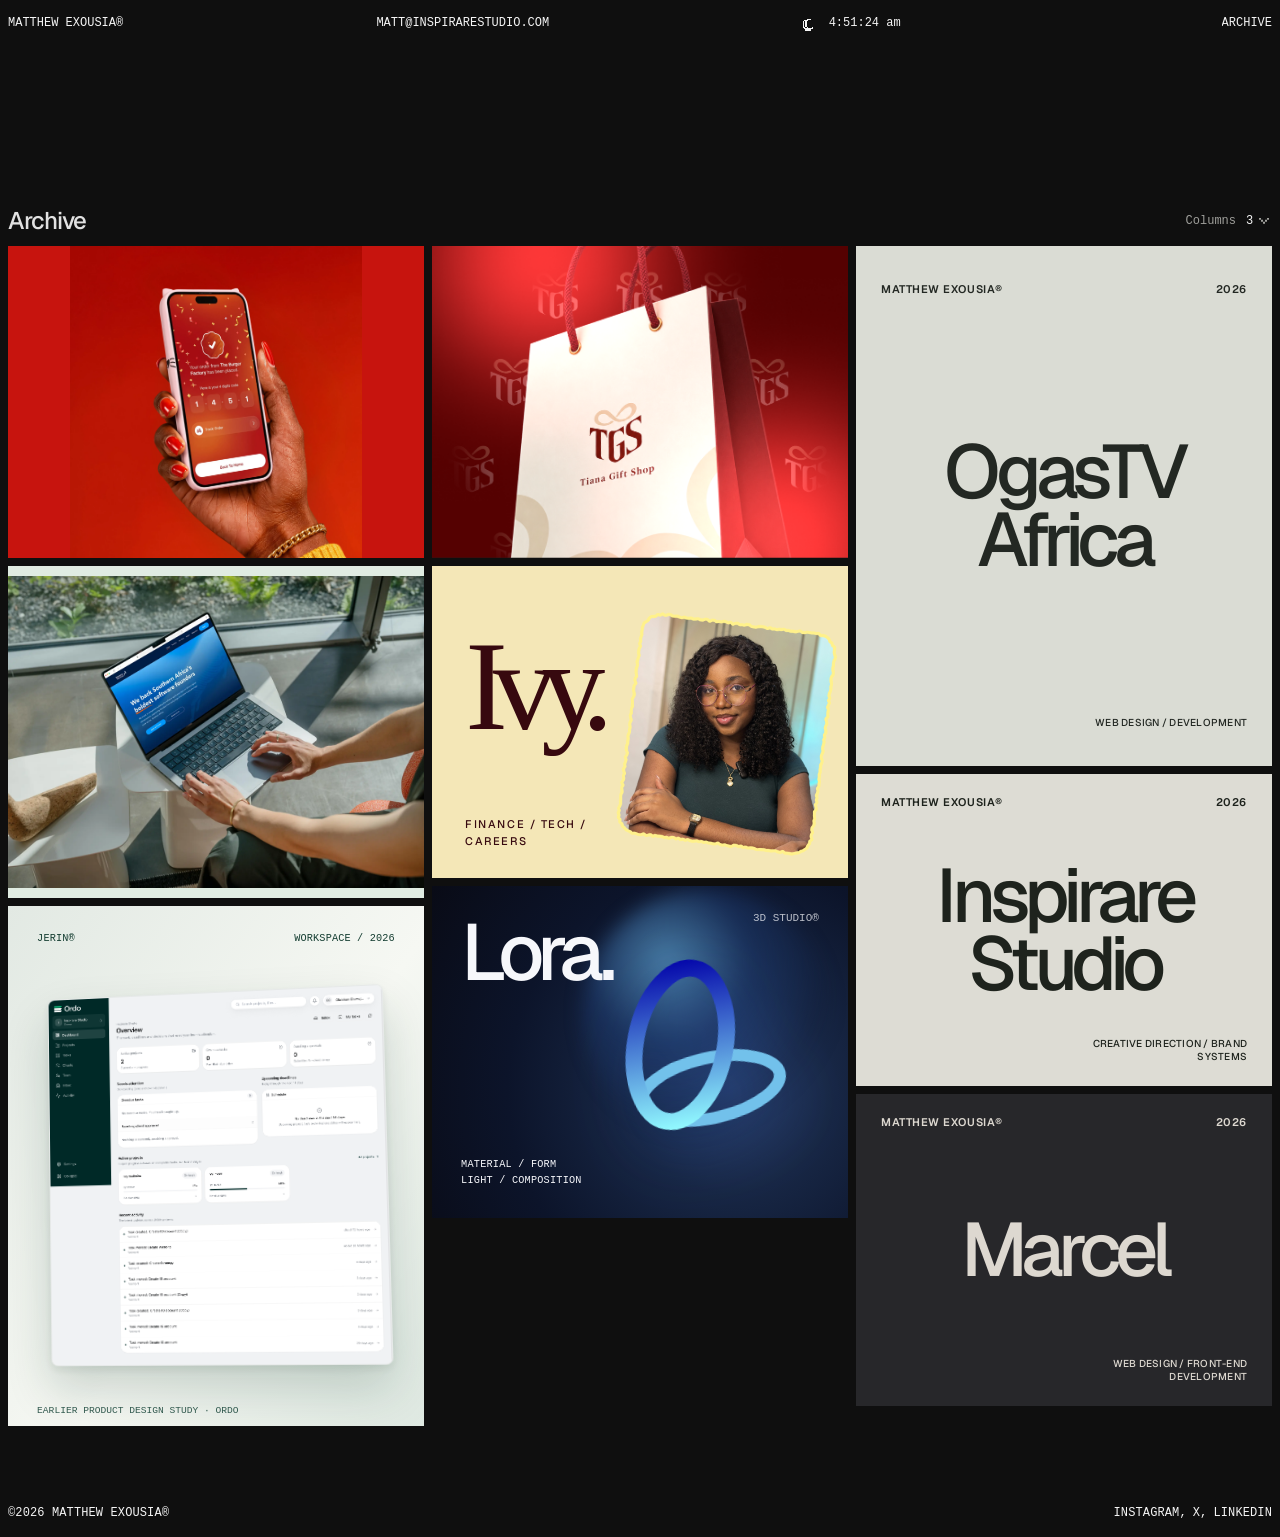
==== archive/index.html @ c68cf13e "Refine project hover, mobile captions and archive spacing" ====
<!doctype html>
<html lang="en"><head><meta charset="utf-8">
<meta name="viewport" content="width=device-width,initial-scale=1">
<meta name="theme-color" content="#0f0f0f">
<meta name="description" content="Explore an archive of digital products, websites and brand work.">
<meta property="og:image" content="https://theexousiamatt.com/media/botswana.webp">
<meta name="twitter:card" content="summary_large_image">
<meta property="og:type" content="website">
<meta property="og:title" content="Archive — Matthew Exousia®">
<meta property="og:description" content="Explore an archive of digital products, websites and brand work.">

<link rel="canonical" href="https://theexousiamatt.com/archive/">
<link rel="icon" type="image/svg+xml" href="/assets/favicon.svg">
<link rel="stylesheet" href="/assets/site.css?v=20261120h">
<title>Archive — Matthew Exousia®</title></head>
<body>
<a class="skip-link" href="#main-content">Skip to content</a>
<div class="shell" id="shell"><header class="site-header" aria-label="Site header">
<a class="wordmark underline-link" href="/" aria-label="Matthew Exousia, homepage">MATTHEW EXOUSIA®</a>
<a href="mailto:matt@inspirarestudio.com" class="header-mail underline-link">MATT@INSPIRARESTUDIO.COM</a>
<time id="clock" class="clock" aria-label="Current local time"></time>
<div class="top-right"><a href="/archive/" class="small-action nav-archive underline-link">ARCHIVE</a><button type="button" class="small-action" id="menu-trigger" hidden aria-controls="navigation" aria-expanded="false">MENU <span data-icon="menu" aria-hidden="true"></span></button></div>
</header>
<div id="app"><main class="fallback-content" id="main-content" tabindex="-1"><h1>Archive</h1><ul><li><a href="/projects/eatly/">Eatly</a></li><li><a href="/projects/botswana-tech-fund/">Botswana Tech Fund</a></li><li><a href="/projects/jerin/">Jerin</a></li><li><a href="/projects/tiana-gift-shop/">Tiana Gift Shop</a></li><li><a href="/projects/ivy/">Ivy</a></li><li><a href="/projects/lora/">Lora</a></li><li><a href="/projects/ogastv/">OgasTV Africa</a></li><li><a href="/projects/inspirare-studio/">Inspirare Studio</a></li><li><a href="/projects/marcel/">Marcel</a></li></ul></main></div>
<footer class="site-footer"><p>©2026 MATTHEW EXOUSIA®</p><div class="footer-right"><div class="socials"><a class="underline-link" href="https://www.instagram.com/theexousiamatt/" target="_blank" rel="noopener noreferrer">INSTAGRAM,</a><a class="underline-link" href="https://x.com/theexousiamatt" target="_blank" rel="noopener noreferrer">X,</a><a class="underline-link" href="https://www.linkedin.com/in/theexousiamatt/" target="_blank" rel="noopener noreferrer">LINKEDIN</a></div></div></footer>
</div>
<nav class="nav-overlay" id="navigation" inert aria-label="Site menu" aria-hidden="true">
<div class="overlay-main"><a href="/">WORK</a><a href="/archive/">ARCHIVE</a><a href="https://inspirarestudio.com/" target="_blank" rel="noopener noreferrer">STUDIO <span data-icon="external" aria-hidden="true"></span></a><a href="mailto:matt@inspirarestudio.com">CONTACT <span data-icon="external" aria-hidden="true"></span></a></div>
<div class="overlay-bottom"><button class="theme-switch" id="theme-toggle" type="button">APPEARANCE: <span id="theme-value">DARK</span></button><span>© 2026</span></div></nav>
<script src="/content/projects.js?v=20261120c" defer></script>
<script src="/assets/site.js?v=20261120h" defer></script>
</body></html>
---- assets/site.css ----
@import url('https://fonts.googleapis.com/css2?family=Geist:wght@400..650&family=PT+Mono&display=swap');
:root{--bg:#0f0f0f;--fg:#f5f5f5;--intro-ink:#e1e1e1;--muted:#a0a09c;--line:#373737;--card:#242424;--inset:clamp(16px,2.22vw,40px);--font:'Geist',Arial,sans-serif;--mono:'PT Mono',monospace;color-scheme:dark}

*{box-sizing:border-box}
html{scroll-behavior:smooth;scroll-padding-top:56px}
body{margin:0;background:var(--bg);color:var(--fg);font-family:var(--font);font-size:13px;font-weight:500;-webkit-font-smoothing:antialiased;transition:background .35s,color .35s}
html:has(body.locked){overflow:hidden;overscroll-behavior:none}
button,a{font:inherit;color:inherit}
button{border:0;cursor:pointer}
a{text-decoration:none}
button:focus-visible,a:focus-visible{outline:1px solid currentColor;outline-offset:3px}
img{display:block;max-width:100%}
::selection{background:#f0ae62;color:#151515}
.shell{padding-inline:var(--inset)}
.skip-link{position:absolute;left:12px;top:-70px;z-index:300;padding:12px 16px;background:var(--fg);color:var(--bg)}
.skip-link:focus{top:8px}
header.site-header{display:grid;grid-template-columns:1.25fr 1fr .7fr 1fr;gap:22px;align-items:start;position:sticky;top:0;z-index:10;padding:24px 0 0;min-height:79px;font-size:11px;font-weight:650;line-height:1.2;text-transform:uppercase}
.clock{text-transform:none}
.site-header::before{content:"";position:absolute;inset:0 -8px;z-index:-1;background:var(--bg);pointer-events:none}
@media(max-width:620px){.site-header::before{inset-inline:-16px}}
.wordmark{display:inline-block;white-space:nowrap;width:max-content;letter-spacing:-.025em}
.header-mail{white-space:nowrap}
.clock{color:var(--muted)}
.top-right{display:flex;justify-content:space-between;gap:20px}
.small-action{padding:0;background:none;font-size:11px;font-weight:650;line-height:1.2;text-transform:uppercase}
.underline-link{background-image:linear-gradient(currentColor,currentColor);background-repeat:no-repeat;background-position:0 100%;background-size:0 1px;transition:background-size .22s}
.underline-link:hover{background-size:100% 1px}

.cover{position:absolute;inset:0;background:#272823;color:#fff;overflow:hidden;display:flex;align-items:center;justify-content:center;transition:transform .7s cubic-bezier(.22,1,.36,1)}

.cover img{height:100%;width:100%;object-fit:cover}
.cover[data-cover=website] img{object-fit:contain;background:#e0ece2}
.cover .cover-title{font-size:clamp(50px,9vw,150px);font-weight:500;letter-spacing:-.08em;line-height:.9;max-width:90%;text-align:center;overflow-wrap:anywhere}
.cover-kicker{position:absolute;left:6%;top:7%;right:6%;text-transform:uppercase;font-size:11px;font-weight:600;letter-spacing:.05em;display:flex;justify-content:space-between;gap:10px}
.cover-statement{position:absolute;right:6%;bottom:7%;text-transform:uppercase;font-size:10px;letter-spacing:.025em;max-width:48%;text-align:right;line-height:1.35}
.cover-jerin{background:#e9e6dd;color:#242520}
.cover-tiana{background:#561b23;color:#e9d9c4}
.cover-ivy{background:#d7b1b9;color:#4b1c2e}
.cover-lora{background:radial-gradient(circle at 70% 80%,#2b477f,#0a101a 65%);color:#e7eafa}
.cover-ogastv{background:#dadcd4;color:#232823}
.cover-inspirare{background:#dddcd4;color:#1e231d}
.cover-marcel{background:#27272a;color:#ddd8d0}
.cover-botswana-tech-fund{background:#c1d8bd;color:#223929}
.cover-eatly{background:#f1e1c9;color:#55230f}

.no-results{padding:70px 0;color:var(--muted);text-align:center}

.site-footer{display:grid;grid-template-columns:1fr 1fr;gap:20px;padding:20px 0 32px;font-size:11px;font-weight:600;letter-spacing:.01em;text-transform:uppercase}
.site-footer p{margin:0}
.footer-right{display:flex;justify-content:space-between;align-items:start;gap:20px}
.socials{display:flex;flex-wrap:wrap;gap:9px}
.location{white-space:nowrap;color:var(--muted)}

.archive-tile{position:relative;aspect-ratio:4/3;break-inside:avoid;margin-bottom:8px;overflow:hidden;background:var(--card);min-width:0;display:block}
.archive-tile:nth-child(4n+2){aspect-ratio:5/4}
.archive-tile:nth-child(4n+3){aspect-ratio:4/5}
.archive-tile .cover-title{font-size:clamp(36px,5.9vw,100px)}
.archive-tile:after{content:"";position:absolute;inset:0;background:linear-gradient(180deg,transparent 50%,rgba(0,0,0,.62));opacity:0;transition:opacity .25s}
.archive-tile:hover:after,.archive-tile:focus-visible:after{opacity:1}
.archive-info{position:absolute;z-index:2;bottom:15px;left:18px;right:18px;display:flex;align-items:end;justify-content:space-between;color:#fff;opacity:0;transition:opacity .25s}
.archive-tile:hover .archive-info,.archive-tile:focus-visible .archive-info{opacity:1}
.archive-info strong{font-size:16px;font-weight:600}
.archive-info span{font-size:10px;text-transform:uppercase}

.theme-switch{background:none;padding:0;text-transform:uppercase}

@keyframes enter{from{transform:translateY(9px)}to{transform:translateY(0)}}
.reveal{animation:enter .45s cubic-bezier(.22,1,.36,1) both}
@media(max-width:1000px){header.site-header{grid-template-columns:1fr 1fr 1fr}.clock{display:none}}
@media(max-width:760px){.archive-tile .cover-title{font-size:8vw}}
@media(max-width:620px){.shell{padding-inline:16px}header.site-header{grid-template-columns:1fr auto;min-height:64px;padding-top:20px}.header-mail,.clock,.nav-archive{display:none}.top-right{justify-content:end}.cover-title{font-size:clamp(70px,16vw,140px)!important}.archive-tile .cover-title{font-size:clamp(32px,7vw,70px)!important}.archive-info{opacity:1;left:10px;right:10px;bottom:10px}.archive-tile:after{opacity:.64}.archive-info strong{font-size:12px}.archive-info span{font-size:9px}.site-footer{grid-template-columns:1fr;gap:27px;padding-bottom:30px}.footer-right{flex-wrap:wrap}}
@media(prefers-reduced-motion:reduce){html{scroll-behavior:auto}*,*:before,*:after{animation-duration:0s!important;transition-duration:0s!important}.reveal{opacity:1;transform:none}}

/* Reference-led continuation: scale the next project cover into place as it enters. */
.next-project .cover{transform:scale(calc(1.1 - var(--reveal, 1) * .1));transition:transform .18s linear}
.next-project .next-title{transform:translateY(calc((1 - var(--reveal, 1)) * 12px));transition:opacity .12s linear,transform .12s linear}
@media(prefers-reduced-motion:reduce){
.next-project .cover,.next-project .next-title{transform:none;opacity:1}
}

/* Shared desktop navigation and route spacing. */

@media (min-width:621px){
  .shell{padding-inline:8px}
  header.site-header{
    padding:8px 8px 0;
    min-height:32px;
    grid-template-columns:30% 34% minmax(0,1fr) auto;
    gap:0;
    align-items:start
  }
  header.site-header .wordmark,header.site-header .header-mail,
  header.site-header .clock,header.site-header .small-action{
    font-size:10px;line-height:14px;letter-spacing:-.015em
  }
  header.site-header .clock{display:inline;font-weight:500;color:var(--fg)}
  header.site-header .top-right{justify-content:flex-end;gap:16px}

  .site-footer{grid-template-columns:41.5% 1fr;padding:16px 8px 24px}
  .footer-right{justify-content:space-between}
}

@media (max-width:620px){
  header.site-header .top-right{justify-content:flex-end;gap:16px}
  .site-footer{margin-top:0}
  
}

/* Shared typography, motion and project artwork. */
:root[data-theme=light]{--bg:#fff;--fg:#111;--muted:#666662;--filter-muted:#a0a09c;--intro-ink:#212121;--line:#dedede;--card:#f3f3f3;color-scheme:light}
header.site-header,.site-footer,.header-theme-toggle{font-family:var(--mono);font-weight:400}
header.site-header a,header.site-header button,.site-footer a{font-weight:400}

.roll-link{background-image:none!important;text-decoration:none}
.roll-window{display:inline-block;height:1.22em;line-height:1.22em;overflow:hidden;vertical-align:top}
.roll-track{display:flex;flex-direction:column;transition:transform .42s cubic-bezier(.22,1,.36,1);}
.roll-copy{display:block;white-space:nowrap;height:1.22em;line-height:1.22em}
.roll-link:hover .roll-track,.roll-link:focus-visible .roll-track{transform:translateY(-50%)}
.header-theme-toggle svg{width:16px;height:16px;display:block}
.cover[data-cover="portrait"]{background:#f4e7b7;color:#37090f}
.cover-ivy .ivy-portrait{position:absolute;right:3.5%;bottom:-5%;height:102%;width:51%;display:flex;align-items:end;justify-content:center;transform:rotate(3deg)}
.cover-ivy .ivy-portrait img{height:100%;width:100%;object-fit:contain}
.cover-ivy .ivy-type{position:absolute;left:8%;top:18%;font-family:Georgia,serif;font-size:clamp(70px,10vw,170px);font-weight:400;letter-spacing:-.12em;line-height:1}
.cover-ivy .ivy-caption{position:absolute;left:8%;bottom:9%;font-size:clamp(10px,.86vw,13px);letter-spacing:.14em;text-transform:uppercase;max-width:38%;line-height:1.5}
.cover-jerin[data-cover="product"]{background:#eff0ed;color:#073a2f}
.jerin-interface{position:absolute;inset:14% 7% 10%;box-shadow:0 20px 60px rgba(13,50,32,.19);border:1px solid rgba(13,45,37,.1);overflow:hidden;background:#fff;border-radius:5px}
.jerin-interface img{width:100%;height:100%;object-fit:contain;background:#eff0ed}
.jerin-overline{position:absolute;top:5%;left:7%;right:7%;font-family:var(--mono);font-size:clamp(9px,.8vw,12px);color:#143d31;letter-spacing:.015em;display:flex;justify-content:space-between}
.jerin-footnote{position:absolute;bottom:2%;left:7%;font-family:var(--mono);font-size:clamp(9px,.75vw,11px);color:#31594e}
.cover-lora[data-cover="studio"]{background:radial-gradient(circle at 61% 58%,#27365a 0%,#131b2f 34%,#090b16 77%);color:#f6f7fb;isolation:isolate}
.lora-ambient{position:absolute;width:60%;aspect-ratio:1;right:4%;top:1%;border-radius:50%;background:radial-gradient(circle at 34% 29%,rgba(116,202,255,.54),rgba(37,79,150,.32) 34%,rgba(7,18,46,.1) 67%,transparent 74%);filter:blur(9px)}
.lora-mark{position:absolute;z-index:1;right:15%;top:15%;height:68%;width:39%;display:flex;align-items:center;justify-content:center;transform:rotate(-10deg);filter:drop-shadow(5px 23px 30px rgba(65,116,255,.3))}
.lora-mark img{object-fit:contain;height:100%;width:100%}
.lora-head{position:absolute;left:7%;top:8%;font-weight:500;font-size:clamp(47px,6.2vw,96px);line-height:1;letter-spacing:-.08em}
.lora-sub{position:absolute;bottom:9%;left:7%;font-family:var(--mono);font-size:clamp(10px,.8vw,13px);line-height:1.6;text-transform:uppercase;letter-spacing:.02em}
.lora-badge{position:absolute;right:7%;top:8%;font-family:var(--mono);font-size:11px;opacity:.73}

.cover[data-cover=website] img{object-fit:contain}
.cover[data-cover=photo] img{object-fit:cover}
@media(min-width:621px){
  header.site-header{
    height:32px;min-height:32px;padding:8px 8px 0;
    grid-template-columns:30% 34% minmax(0,1fr) auto;
    align-items:start;gap:0;
  }
  header.site-header .wordmark,header.site-header .header-mail,
  header.site-header .clock,header.site-header .small-action{
    font-family:var(--mono);font-weight:400;font-size:12px;line-height:15.6px;letter-spacing:0;
  }
  .site-footer{display:grid;grid-template-columns:41.48% 34.5% minmax(0,1fr);gap:0;
     min-height:46.4px;padding:16px;align-items:start;margin-inline:-8px;
     font-family:var(--mono);font-size:12px;line-height:14.4px;font-weight:400}
  .site-footer p{font-size:12px;font-weight:400}
  .footer-right{display:contents}
  .site-footer .socials{grid-column:2;display:flex;gap:6px}
  .site-footer .location{grid-column:3;text-align:right;font-size:12px;color:var(--fg)}
  
}
@media(min-width:621px) and (max-width:900px){
  header.site-header{grid-template-columns:29% 34% minmax(0,1fr) auto}
  header.site-header .wordmark,header.site-header .header-mail,
  header.site-header .clock,header.site-header .small-action{font-size:10.5px}
}
@media(max-width:620px){
  header.site-header{font-family:var(--mono);font-size:11px}
  header.site-header .wordmark,header.site-header .small-action{font-family:var(--mono);font-size:11px}
  .site-footer{font-family:var(--mono);font-size:10px;line-height:1.4}
  .site-footer .footer-right{display:flex}
  .site-footer .location{font-size:10px}
  .cover-ivy .ivy-type{font-size:clamp(82px,22vw,140px)}
  .cover-lora .lora-head{font-size:clamp(75px,18vw,110px)}
  .cover-ivy .ivy-portrait{right:1%;width:53%}
  .jerin-footnote{font-size:10px}
  
}
@media(prefers-reduced-motion:reduce){
  .roll-track,.project-tile .cover{transition:none!important;transform:none!important}
  .roll-link:hover .roll-track,.roll-link:focus-visible .roll-track{transform:none!important}
}

/* Project-specific cover treatments. */
.cover-eatly[data-cover="photo"]{background:#c7140e}

.cover-tiana[data-cover="photo"]{background:#680b10}
.cover-tiana[data-cover="photo"] img{object-fit:cover;object-position:center center}
.cover-jerin[data-cover="product"]{background:linear-gradient(125deg,#e2e9e3,#f6f8f3 56%,#dfe9e2)}
.cover-jerin .jerin-interface{
  inset:16% 9% 12%;border-radius:7px;
  box-shadow:0 24px 48px rgba(11,54,38,.19),0 4px 8px rgba(11,54,38,.09);
  transform:perspective(1050px) rotateY(-7deg) rotateX(3deg) rotate(-1.5deg);
  transform-origin:center;
}
.cover-jerin .jerin-interface img{object-fit:cover;object-position:left top}
.cover-lora[data-cover="studio"]{
  background:radial-gradient(circle at 72% 61%,#283e6b 0%,#172644 29%,#0c142a 62%,#090b16 100%)
}
.cover-lora .lora-mark{filter:drop-shadow(0 24px 28px rgba(28,70,144,.31))}

@media(min-width:621px){
  .site-header .wordmark,.site-header .header-mail{min-width:0}
}
@media(min-width:621px) and (max-width:860px){
  header.site-header{grid-template-columns:max-content minmax(0,1fr) auto;gap:14px}
  header.site-header .header-mail{display:none}
  header.site-header .header-appearance{justify-self:center}
  header.site-header .top-right{justify-self:end}
}
@media(max-width:620px){
  .cover-eatly[data-cover="photo"] img{object-fit:contain}
  .cover-jerin .jerin-interface{inset:18% 10% 13%;transform:perspective(800px) rotateY(-4deg) rotate(-1deg)}

  .footer-right{flex-direction:column;align-items:flex-start;gap:12px}
  .site-footer .socials{row-gap:7px}

}
@media(max-width:360px){
  header.site-header .wordmark,header.site-header .small-action{font-size:10px}

}
@media(hover:none){
  .archive-tile .archive-info{opacity:1}

  .archive-tile:after{opacity:.43}

}
@media(prefers-reduced-motion:reduce){

}

/* Compact introduction and image-led project gallery. */
.hero{min-height:204px;display:grid;grid-template-columns:repeat(2,minmax(0,1fr));align-items:start;padding:72px 0 52px}
.hero-intro{grid-column:2;max-width:400px;margin:0;color:var(--intro-ink,var(--fg));font-size:18px;font-weight:500;line-height:1.2;letter-spacing:-.04em}
.filterbar{padding:6px 0 8px}
.filters{display:flex;flex-wrap:wrap;gap:2px 6px}
.filter{padding:2px 0;min-height:28px;background:none;font-size:22px;line-height:1.2;letter-spacing:-.04em;color:var(--filter-muted,var(--muted))}
.filter::after{content:","}
.filter.selected,.filter:hover{color:var(--fg)}

.work-grid{display:grid;grid-template-columns:repeat(2,minmax(0,1fr));gap:8px}
.project-tile{display:block;min-width:0}
.tile-media{display:block;position:relative;aspect-ratio:4/3;overflow:hidden;background:var(--card)}
.tile-label{display:flex;justify-content:space-between;align-items:baseline;gap:8px 12px;padding:9px 0 1px}
.tile-name{display:block;font-size:clamp(15px,1.55vw,22px);font-weight:500;letter-spacing:-.045em}
.tile-type{display:block;flex:none;text-align:right;margin-left:auto;font:11px/1.4 var(--mono);color:var(--muted);text-transform:uppercase}
@media (hover:hover) and (min-width:621px){
  .project-tile{position:relative}
  .project-tile .cover{transition:filter 320ms ease}
  .project-tile .tile-label{position:absolute;inset:16px auto auto 16px;max-width:calc(100% - 32px);padding:7px 10px;border:1px solid #ffffff29;border-radius:3px;background:#141414b8;color:#fff;pointer-events:none;opacity:0;transform:translateY(12px);transition:opacity 220ms ease,transform 320ms cubic-bezier(.22,1,.36,1)}
  .project-tile .tile-name{font-size:14px;line-height:1.4;letter-spacing:-.02em}
  .project-tile .tile-type{display:none}
  .project-tile:is(:hover,:focus-visible) .cover{filter:brightness(.9)}
  .project-tile:is(:hover,:focus-visible) .tile-label{opacity:1;transform:none}
}
@media(prefers-reduced-motion:reduce){
  .project-tile .tile-label{transform:none}
}
.pixel-icon{display:inline-block;width:1em;height:1em;flex:none;vertical-align:-.14em}

.sr-only{position:absolute;width:1px;height:1px;overflow:hidden;clip-path:inset(50%);white-space:nowrap}
.project-tile:focus-visible{outline:2px solid #c99353;outline-offset:3px}
.cover-eatly[data-cover="photo"] img{object-fit:contain;background:#c7140e}
body:has(.hero) .site-footer{margin-top:clamp(46px,6vw,88px)}
.header-appearance{display:flex;align-items:center;gap:7px}
.header-theme-toggle{display:grid;place-items:center;background:none;padding:0;width:28px;height:28px;min-width:28px;min-height:28px}
.archive-info{gap:6px}
.archive-info strong{min-width:0;overflow-wrap:break-word}
.archive-info span{flex-shrink:0;text-align:right}
.fallback-content{min-height:55vh;padding:clamp(40px,8vw,104px) 0}
.fallback-content ul{padding-inline-start:18px;line-height:2}
.fallback-content a{text-decoration:underline;text-underline-offset:.2em}
@media (min-width:621px){
  #menu-trigger{display:none}
  header.site-header{grid-template-columns:29fr 33fr 25fr 13fr;align-items:center;gap:14px;padding:8px 0;min-height:48px;height:auto}
  .site-footer{margin-inline:0;padding-inline:0;grid-template-columns:1fr auto;gap:18px}
}
@media (min-width:621px) and (max-width:860px){
  header.site-header{grid-template-columns:minmax(0,1fr) auto auto}
}
@media (max-width:620px){
  .header-appearance{display:flex}
  header.site-header{grid-template-columns:minmax(0,1fr) auto auto;gap:12px;align-items:center;padding:8px 0;min-height:48px}
  .small-action{min-height:28px}
  .hero{min-height:170px;display:block;padding:44px 0 43px}
  .hero,.filterbar,.work-grid{margin-inline:-8px}
  .hero-intro{max-width:280px}
  .filter{font-size:clamp(16px,4.9vw,20px)}

  .work-grid{grid-template-columns:1fr}
  .tile-media{aspect-ratio:4/3}

  .archive-info{flex-wrap:wrap}
  .archive-info span{text-align:left}
}
@media (max-height:450px){

}

[hidden]{display:none!important}
@media(prefers-reduced-motion:reduce){.reveal{animation:none}.next-progress{display:none}}

/* The archive uses a compact title and a variable-density masonry gallery. */
.archive-page{min-height:70vh;padding:156px 0 64px}
.archive-head{display:flex;align-items:center;justify-content:space-between;gap:16px;margin-bottom:8px}
.archive-head h1{margin:0;color:var(--intro-ink,var(--fg));font-size:24px;font-weight:500;line-height:1.4;letter-spacing:-.04em}
.archive-density{position:relative;display:inline-flex;align-items:center;gap:6px;font:12px var(--mono);color:var(--muted)}
.archive-density select{appearance:none;min-height:30px;padding:0 18px 0 4px;background:var(--bg);color:var(--fg);border:0;font:inherit;cursor:pointer}
.archive-density::after{content:"";position:absolute;right:3px;width:10px;height:6px;background:currentColor;pointer-events:none;clip-path:polygon(0 0,20% 0,20% 33%,40% 33%,40% 66%,60% 66%,60% 33%,80% 33%,80% 0,100% 0,100% 33%,80% 33%,80% 66%,60% 66%,60% 100%,40% 100%,40% 66%,20% 66%,20% 33%,0 33%)}
.archive-density select:focus-visible{outline:1px solid currentColor;outline-offset:2px}
.archive-grid{columns:var(--archive-columns,3);column-gap:8px}
@media (max-width:620px){
  .archive-page{margin-inline:-8px;padding-top:40px}
  .archive-grid{columns:var(--archive-columns,2)}
}

/* Case studies share the same editorial rhythm, from the introduction to the next project. */
.case-page{max-width:1440px;margin-inline:auto;padding:clamp(36px,6vw,88px) 0 clamp(20px,4vw,56px)}
.case-inner{width:min(100%,1120px);margin-inline:auto}
.case-heading{display:grid;grid-template-columns:minmax(0,1.1fr) minmax(0,1fr);align-items:start;gap:clamp(16px,2.6vw,38px);padding-bottom:clamp(24px,3.5vw,48px)}
.case-heading h1{margin:0;font-size:clamp(40px,5.6vw,82px);font-weight:500;line-height:.99;letter-spacing:-.072em;overflow-wrap:break-word}
.headline-overview{margin:0;font-size:clamp(17px,1.65vw,24px);line-height:1.35;letter-spacing:-.035em;color:var(--intro-ink,var(--fg));max-width:43ch}
.case-facts{grid-column:1/-1;display:flex;flex-wrap:wrap;gap:14px 32px;border-top:1px solid var(--line);padding-top:14px;margin:0}
.case-facts dt,.case-story h2,.story-note h2,.next-overline{font:11px/1.4 var(--mono);text-transform:uppercase}
.case-facts dt{color:var(--muted);margin-bottom:5px}
.case-facts dd{margin:0;font-size:13px;line-height:1.5}
.case-website{justify-self:start;font:12px/1.4 var(--mono);text-decoration:underline;text-underline-offset:4px}
.case-cover{position:relative;width:100%;aspect-ratio:16/9;max-height:640px;overflow:hidden;background:var(--card)}
.case-story,.story-note{display:grid;grid-template-columns:repeat(2,minmax(0,1fr));gap:clamp(20px,5vw,76px);padding-block:clamp(28px,5vw,72px);border-top:1px solid var(--line)}
.case-cover .cover[data-cover="website"] img,.next-project .cover[data-cover="website"] img{object-fit:cover}
.case-cover+.case-story{border-top:0}
.case-story h2,.story-note h2{margin:0 0 10px;color:var(--muted)}
.case-story p,.story-note p{margin:0;font-size:clamp(15px,1.3vw,18px);line-height:1.6;max-width:60ch}
.story-note{display:block}
.media-sequence{display:grid;grid-template-columns:repeat(2,minmax(0,1fr));gap:clamp(12px,1.6vw,22px) 8px;margin:0 0 clamp(24px,4vw,52px)}
.media-frame{margin:0;min-width:0}
.media-frame.wide{grid-column:1/-1}
.media-image{width:100%;aspect-ratio:4/5;max-height:640px;overflow:hidden;background:var(--card)}
.media-frame.wide .media-image{width:100%;aspect-ratio:16/9}
.media-image img{width:100%;height:100%;object-fit:contain}
.media-frame figcaption{padding-top:8px;color:var(--muted);font:11px/1.5 var(--mono)}
.next-overline{display:flex;justify-content:space-between;gap:12px;padding-block:12px;border-top:1px solid var(--line);color:var(--muted)}
.next-project{display:block;position:relative;width:100%;aspect-ratio:16/7;max-height:480px;overflow:hidden;background:var(--card)}
.next-project::after{content:"";position:absolute;inset:0;background:linear-gradient(180deg,transparent 40%,rgba(0,0,0,.76));pointer-events:none}
.next-title{position:absolute;inset:auto clamp(16px,3vw,40px) clamp(16px,3vw,40px);display:flex;justify-content:space-between;align-items:end;gap:20px;color:#fff;z-index:2}
.next-title strong{font-size:clamp(30px,5vw,72px);line-height:1;letter-spacing:-.06em;font-weight:500;overflow-wrap:anywhere;min-width:0}
.next-title .pixel-icon{width:24px;height:24px}
.next-progress{position:absolute;z-index:3;inset:auto auto 0 0;width:0;height:2px;background:#fff}
@media (max-width:720px){
  .case-heading,.case-story{grid-template-columns:minmax(0,1fr)}
  .case-cover{aspect-ratio:6/5}
  .next-project{aspect-ratio:4/3}
}
@media (max-width:520px){
  .media-sequence{grid-template-columns:minmax(0,1fr)}
}

/* Keep a single wordmark in the pinned header while the mobile panel moves. */
:root{--mobile-header-height:48px}
.nav-overlay{position:fixed;inset:var(--mobile-header-height) 0 0;z-index:9;display:flex;flex-direction:column;overflow:auto;overscroll-behavior:contain;padding:clamp(28px,8vh,72px) 16px 24px;background:var(--bg);visibility:hidden;pointer-events:none;opacity:0;transform:translateY(-8px);transition:opacity 300ms ease,transform 340ms cubic-bezier(.22,1,.36,1),visibility 0s linear 340ms}
.nav-overlay.open{visibility:visible;pointer-events:auto;opacity:1;transform:none;transition-delay:0s}
.overlay-main{display:grid;gap:clamp(4px,1.6vh,12px);margin:auto 0}
.overlay-main a{justify-self:start;font-size:clamp(38px,10vw,68px);font-weight:500;line-height:1.05;letter-spacing:-.075em;opacity:0;transform:translateY(-10px);transition:opacity 170ms ease,transform 260ms cubic-bezier(.22,1,.36,1)}
.nav-overlay.open .overlay-main a{opacity:1;transform:none;transition-duration:270ms,350ms;transition-delay:var(--menu-delay,50ms)}
.overlay-main a:nth-child(2){--menu-delay:80ms}
.overlay-main a:nth-child(3){--menu-delay:110ms}
.overlay-main a:nth-child(4){--menu-delay:140ms}
.overlay-main .pixel-icon{width:.48em;height:.48em}
.overlay-bottom{display:flex;justify-content:space-between;align-items:center;gap:12px;margin-top:28px;font:11px var(--mono);opacity:0;transition:opacity 180ms ease}
.nav-overlay.open .overlay-bottom{opacity:1;transition-delay:140ms}
@media (max-width:620px){
  header.site-header{min-height:var(--mobile-header-height)}
  #menu-trigger{min-width:8ch;text-align:right}
}
@media (max-height:480px){
  .nav-overlay{padding-block:18px}
  .overlay-main a{font-size:clamp(28px,9vh,48px)}
  .overlay-bottom{margin-top:16px}
}
@media(prefers-reduced-motion:reduce){
  .nav-overlay,.overlay-main a,.overlay-bottom{transform:none;transition:none!important}
}
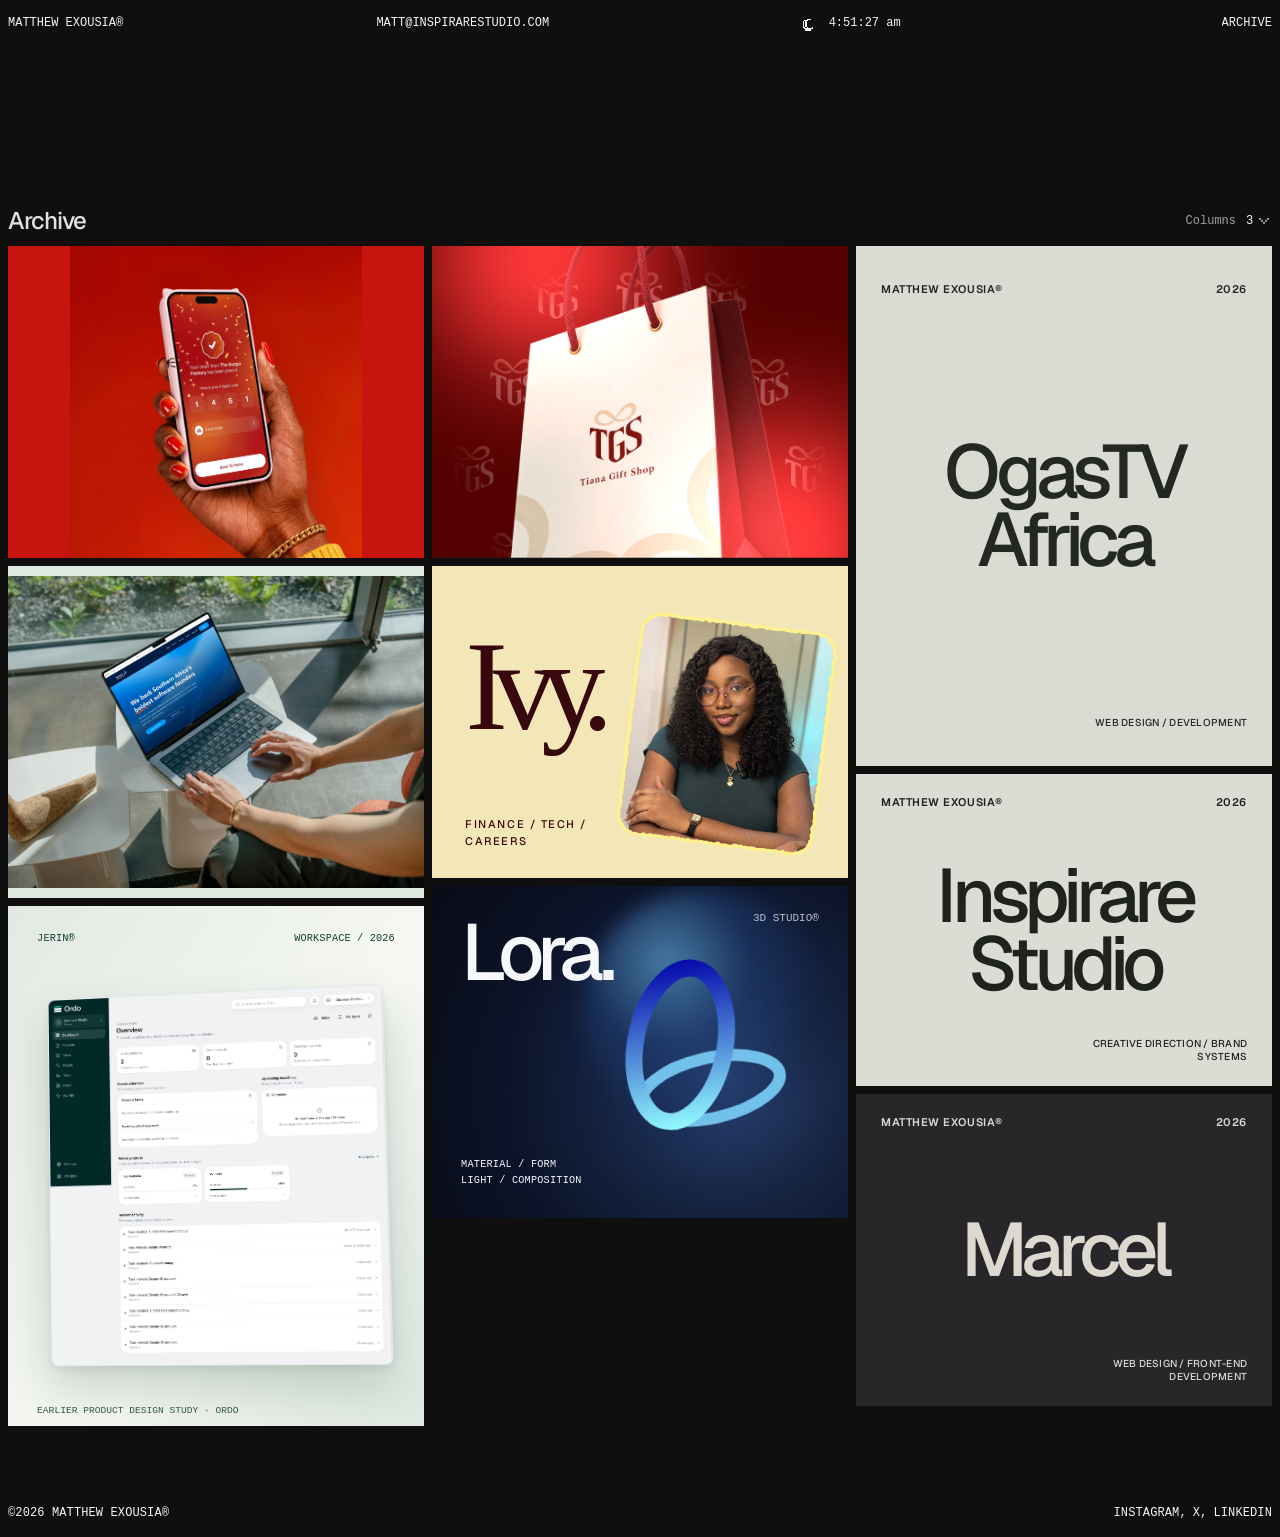
==== commit 371f4410: "Use a single column for the mobile archive" ====
--- a/archive/index.html
+++ b/archive/index.html
@@ -11,7 +11,7 @@
 
 <link rel="canonical" href="https://theexousiamatt.com/archive/">
 <link rel="icon" type="image/svg+xml" href="/assets/favicon.svg">
-<link rel="stylesheet" href="/assets/site.css?v=20261120h">
+<link rel="stylesheet" href="/assets/site.css?v=20261120i">
 <title>Archive — Matthew Exousia®</title></head>
 <body>
 <a class="skip-link" href="#main-content">Skip to content</a>
@@ -28,5 +28,5 @@
 <div class="overlay-main"><a href="/">WORK</a><a href="/archive/">ARCHIVE</a><a href="https://inspirarestudio.com/" target="_blank" rel="noopener noreferrer">STUDIO <span data-icon="external" aria-hidden="true"></span></a><a href="mailto:matt@inspirarestudio.com">CONTACT <span data-icon="external" aria-hidden="true"></span></a></div>
 <div class="overlay-bottom"><button class="theme-switch" id="theme-toggle" type="button">APPEARANCE: <span id="theme-value">DARK</span></button><span>© 2026</span></div></nav>
 <script src="/content/projects.js?v=20261120c" defer></script>
-<script src="/assets/site.js?v=20261120h" defer></script>
+<script src="/assets/site.js?v=20261120i" defer></script>
 </body></html>
--- a/assets/site.css
+++ b/assets/site.css
@@ -309,7 +309,8 @@
 .archive-grid{columns:var(--archive-columns,3);column-gap:8px}
 @media (max-width:620px){
   .archive-page{margin-inline:-8px;padding-top:40px}
-  .archive-grid{columns:var(--archive-columns,2)}
+  .archive-density{display:none}
+  .archive-grid{columns:1}
 }
 
 /* Case studies share the same editorial rhythm, from the introduction to the next project. */
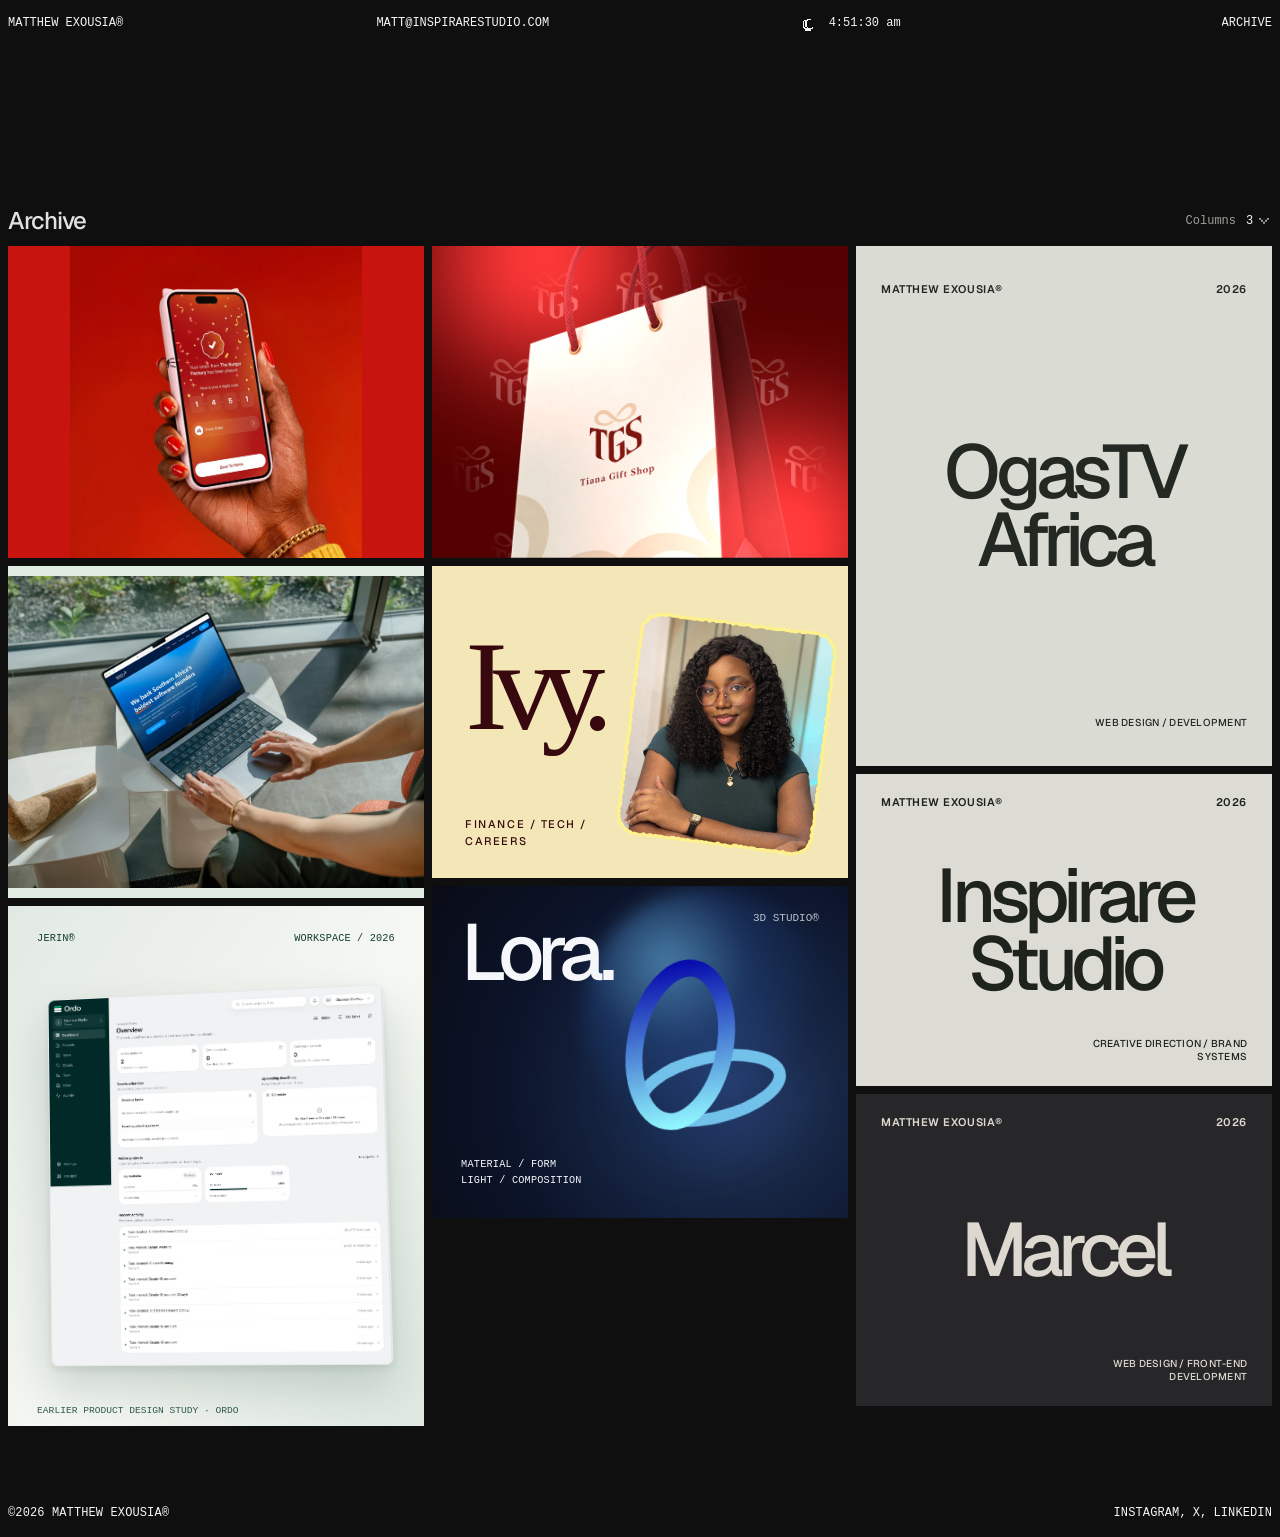
==== commit e9737bb5: "Refine mobile menu spacing and introduce destination pages with staggered motion" ====
--- a/archive/index.html
+++ b/archive/index.html
@@ -11,8 +11,8 @@
 
 <link rel="canonical" href="https://theexousiamatt.com/archive/">
 <link rel="icon" type="image/svg+xml" href="/assets/favicon.svg">
-<link rel="stylesheet" href="/assets/site.css?v=20261120i">
-<title>Archive — Matthew Exousia®</title></head>
+<link rel="stylesheet" href="/assets/site.css?v=20261120j">
+<title>Archive — Matthew Exousia®</title><script src="/content/projects.js?v=20261120c" defer></script><script src="/assets/site.js?v=20261120j" defer></script></head>
 <body>
 <a class="skip-link" href="#main-content">Skip to content</a>
 <div class="shell" id="shell"><header class="site-header" aria-label="Site header">
@@ -27,6 +27,5 @@
 <nav class="nav-overlay" id="navigation" inert aria-label="Site menu" aria-hidden="true">
 <div class="overlay-main"><a href="/">WORK</a><a href="/archive/">ARCHIVE</a><a href="https://inspirarestudio.com/" target="_blank" rel="noopener noreferrer">STUDIO <span data-icon="external" aria-hidden="true"></span></a><a href="mailto:matt@inspirarestudio.com">CONTACT <span data-icon="external" aria-hidden="true"></span></a></div>
 <div class="overlay-bottom"><button class="theme-switch" id="theme-toggle" type="button">APPEARANCE: <span id="theme-value">DARK</span></button><span>© 2026</span></div></nav>
-<script src="/content/projects.js?v=20261120c" defer></script>
-<script src="/assets/site.js?v=20261120i" defer></script>
+
 </body></html>
--- a/assets/site.css
+++ b/assets/site.css
@@ -356,11 +356,11 @@
 
 /* Keep a single wordmark in the pinned header while the mobile panel moves. */
 :root{--mobile-header-height:48px}
-.nav-overlay{position:fixed;inset:var(--mobile-header-height) 0 0;z-index:9;display:flex;flex-direction:column;overflow:auto;overscroll-behavior:contain;padding:clamp(28px,8vh,72px) 16px 24px;background:var(--bg);visibility:hidden;pointer-events:none;opacity:0;transform:translateY(-8px);transition:opacity 300ms ease,transform 340ms cubic-bezier(.22,1,.36,1),visibility 0s linear 340ms}
+.nav-overlay{position:fixed;inset:var(--mobile-header-height) 0 0;z-index:9;display:flex;flex-direction:column;overflow:auto;overscroll-behavior:contain;padding:clamp(24px,5vh,48px) 16px 24px;background:var(--bg);visibility:hidden;pointer-events:none;opacity:0;transform:translateY(-8px);transition:opacity 300ms ease,transform 340ms cubic-bezier(.22,1,.36,1),visibility 0s linear 340ms}
 .nav-overlay.open{visibility:visible;pointer-events:auto;opacity:1;transform:none;transition-delay:0s}
-.overlay-main{display:grid;gap:clamp(4px,1.6vh,12px);margin:auto 0}
-.overlay-main a{justify-self:start;font-size:clamp(38px,10vw,68px);font-weight:500;line-height:1.05;letter-spacing:-.075em;opacity:0;transform:translateY(-10px);transition:opacity 170ms ease,transform 260ms cubic-bezier(.22,1,.36,1)}
-.nav-overlay.open .overlay-main a{opacity:1;transform:none;transition-duration:270ms,350ms;transition-delay:var(--menu-delay,50ms)}
+.overlay-main{display:grid;gap:clamp(8px,1.5vh,14px);margin:0 0 auto}
+.overlay-main a{justify-self:start;font-size:clamp(44px,13vw,76px);font-weight:500;line-height:1.05;letter-spacing:-.075em;opacity:0;transform:translateY(14px);transition:opacity 165ms ease-in,transform 210ms ease-in;transition-delay:calc(140ms - var(--menu-delay,50ms))}
+.nav-overlay.open .overlay-main a{opacity:1;transform:none;transition-duration:330ms,470ms;transition-delay:var(--menu-delay,50ms)}
 .overlay-main a:nth-child(2){--menu-delay:80ms}
 .overlay-main a:nth-child(3){--menu-delay:110ms}
 .overlay-main a:nth-child(4){--menu-delay:140ms}
@@ -379,3 +379,14 @@
 @media(prefers-reduced-motion:reduce){
   .nav-overlay,.overlay-main a,.overlay-bottom{transform:none;transition:none!important}
 }
+
+@keyframes page-arrive {
+  from { opacity: 0; transform: translateY(9px); }
+  to { opacity: 1; transform: translateY(0); }
+}
+@media (prefers-reduced-motion: no-preference) {
+  #app main:not(.fallback-content) > *, .error-content {
+    animation: page-arrive 380ms cubic-bezier(.22,.75,.25,1) backwards;
+  }
+  #app main:not(.fallback-content) > :nth-child(n+2) { animation-delay: 45ms; }
+}
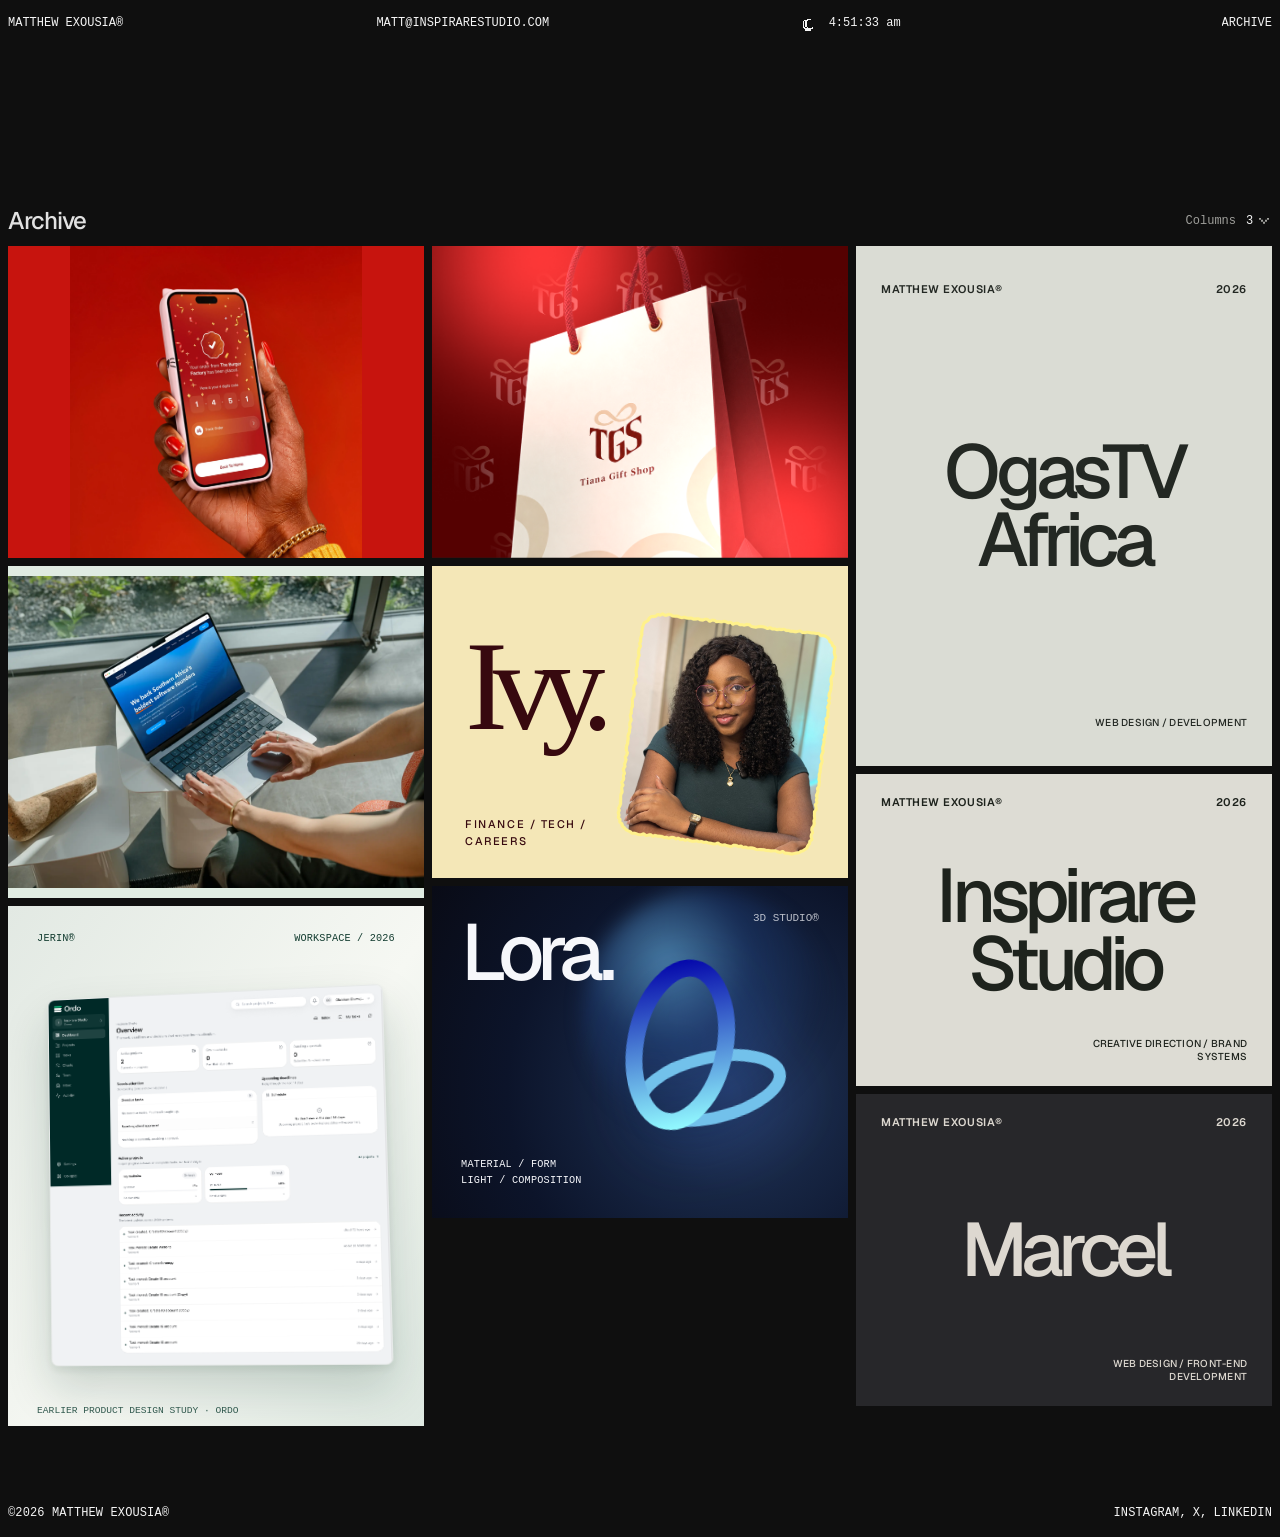
==== commit 7879a970: "Compare reference hover frames and validate color treatment" ====
--- a/archive/index.html
+++ b/archive/index.html
@@ -11,8 +11,9 @@
 
 <link rel="canonical" href="https://theexousiamatt.com/archive/">
 <link rel="icon" type="image/svg+xml" href="/assets/favicon.svg">
+<script>try{document.documentElement.dataset.theme=localStorage.getItem('matt-portfolio-theme')==='light'?'light':'dark'}catch(e){}</script>
 <link rel="stylesheet" href="/assets/site.css?v=20261120j">
-<title>Archive — Matthew Exousia®</title><script src="/content/projects.js?v=20261120c" defer></script><script src="/assets/site.js?v=20261120j" defer></script></head>
+<title>Archive — Matthew Exousia®</title><script src="/content/projects.js?v=20261120c" defer></script><script src="/assets/site.js?v=20261120j" blocking="render" defer></script></head>
 <body>
 <a class="skip-link" href="#main-content">Skip to content</a>
 <div class="shell" id="shell"><header class="site-header" aria-label="Site header">
--- a/assets/site.css
+++ b/assets/site.css
@@ -245,8 +245,8 @@
 @media (hover:hover) and (min-width:621px){
   .project-tile{position:relative}
   .project-tile .cover{transition:filter 320ms ease}
-  .project-tile .tile-label{position:absolute;inset:16px auto auto 16px;max-width:calc(100% - 32px);padding:7px 10px;border:1px solid #ffffff29;border-radius:3px;background:#141414b8;color:#fff;pointer-events:none;opacity:0;transform:translateY(12px);transition:opacity 220ms ease,transform 320ms cubic-bezier(.22,1,.36,1)}
-  .project-tile .tile-name{font-size:14px;line-height:1.4;letter-spacing:-.02em}
+  .project-tile .tile-label{position:absolute;inset:16px auto auto 16px;max-width:calc(100% - 32px);padding:8px 12px;border:0;border-radius:2px;background:rgba(255,255,255,.15);backdrop-filter:blur(1px);color:rgba(255,255,255,.88);pointer-events:none;opacity:0;transform:translateY(12px);transition:opacity 220ms ease,transform 320ms cubic-bezier(.22,1,.36,1)}
+  .project-tile .tile-name{font-size:15px;line-height:1.4;letter-spacing:-.02em}
   .project-tile .tile-type{display:none}
   .project-tile:is(:hover,:focus-visible) .cover{filter:brightness(.9)}
   .project-tile:is(:hover,:focus-visible) .tile-label{opacity:1;transform:none}
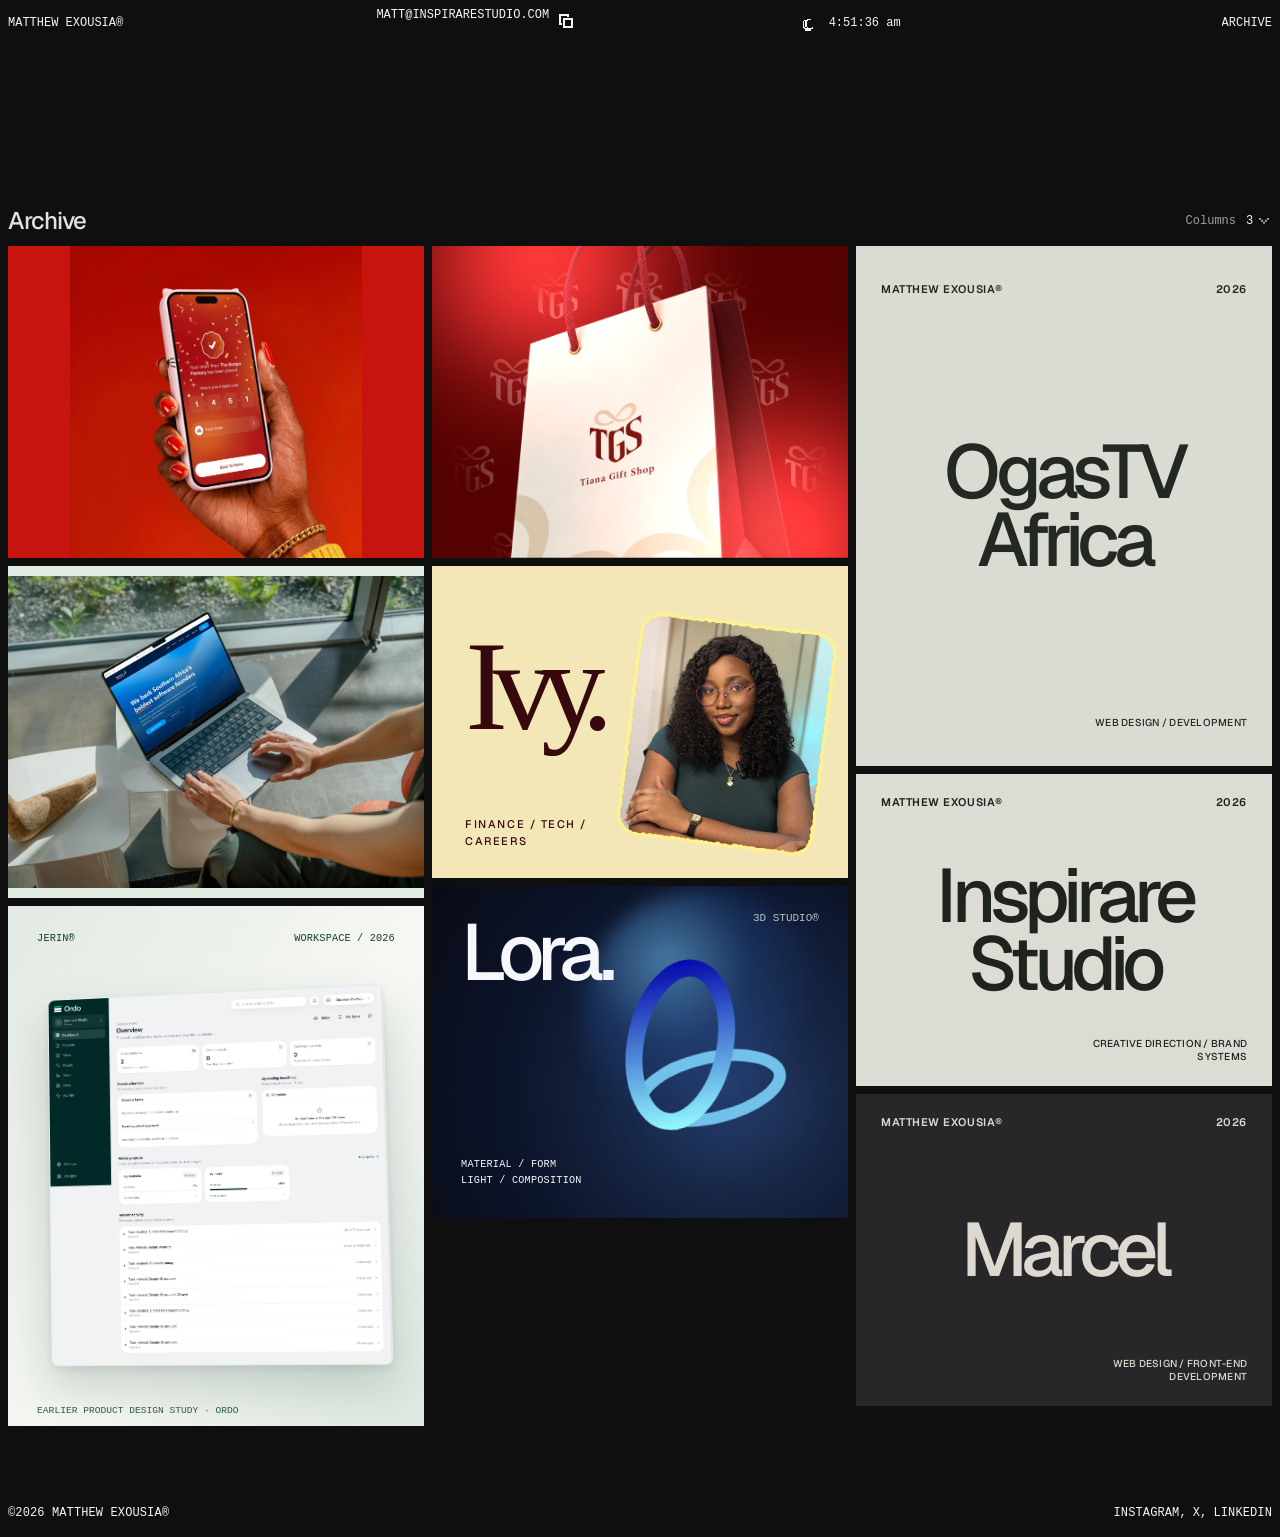
==== commit dd24e21b: "Add pixel copy controls for header email and mobile contact" ====
--- a/archive/index.html
+++ b/archive/index.html
@@ -13,7 +13,7 @@
 <link rel="icon" type="image/svg+xml" href="/assets/favicon.svg">
 <script>try{document.documentElement.dataset.theme=localStorage.getItem('matt-portfolio-theme')==='light'?'light':'dark'}catch(e){}</script>
 <link rel="stylesheet" href="/assets/site.css?v=20261120j">
-<title>Archive — Matthew Exousia®</title><script src="/content/projects.js?v=20261120c" defer></script><script src="/assets/site.js?v=20261120j" blocking="render" defer></script></head>
+<title>Archive — Matthew Exousia®</title><script src="/content/projects.js?v=20261120c" defer></script><script src="/assets/site.js?v=20261120k" blocking="render" defer></script></head>
 <body>
 <a class="skip-link" href="#main-content">Skip to content</a>
 <div class="shell" id="shell"><header class="site-header" aria-label="Site header">
--- a/assets/site.css
+++ b/assets/site.css
@@ -243,10 +243,10 @@
 .tile-name{display:block;font-size:clamp(15px,1.55vw,22px);font-weight:500;letter-spacing:-.045em}
 .tile-type{display:block;flex:none;text-align:right;margin-left:auto;font:11px/1.4 var(--mono);color:var(--muted);text-transform:uppercase}
 @media (hover:hover) and (min-width:621px){
-  .project-tile{position:relative}
+  .project-tile{position:relative;--tag-ease:linear(0,.191 6.4%,.353 12.8%,.483 19.2%,.589 25.6%,.675 32%,.747 38.4%,.805 44.8%,.853 51.2%,.893 57.6%,.924 64%,.949 70.4%,.968 76.8%,.983 83.2%,.993 89.6%,1)}
   .project-tile .cover{transition:filter 320ms ease}
-  .project-tile .tile-label{position:absolute;inset:16px auto auto 16px;max-width:calc(100% - 32px);padding:8px 12px;border:0;border-radius:2px;background:rgba(255,255,255,.15);backdrop-filter:blur(1px);color:rgba(255,255,255,.88);pointer-events:none;opacity:0;transform:translateY(12px);transition:opacity 220ms ease,transform 320ms cubic-bezier(.22,1,.36,1)}
-  .project-tile .tile-name{font-size:15px;line-height:1.4;letter-spacing:-.02em}
+  .project-tile .tile-label{position:absolute;inset:16px auto auto 16px;max-width:calc(100% - 32px);padding:8px 12px;border:0;border-radius:2px;background:rgba(255,255,255,.15);backdrop-filter:blur(1px);color:rgba(255,255,255,.88);pointer-events:none;opacity:0;transform:translateY(16px);transition:opacity 520ms var(--tag-ease),transform 520ms var(--tag-ease)}
+  .project-tile .tile-name{font-size:15px;font-weight:400;line-height:1.4;letter-spacing:-.04em}
   .project-tile .tile-type{display:none}
   .project-tile:is(:hover,:focus-visible) .cover{filter:brightness(.9)}
   .project-tile:is(:hover,:focus-visible) .tile-label{opacity:1;transform:none}
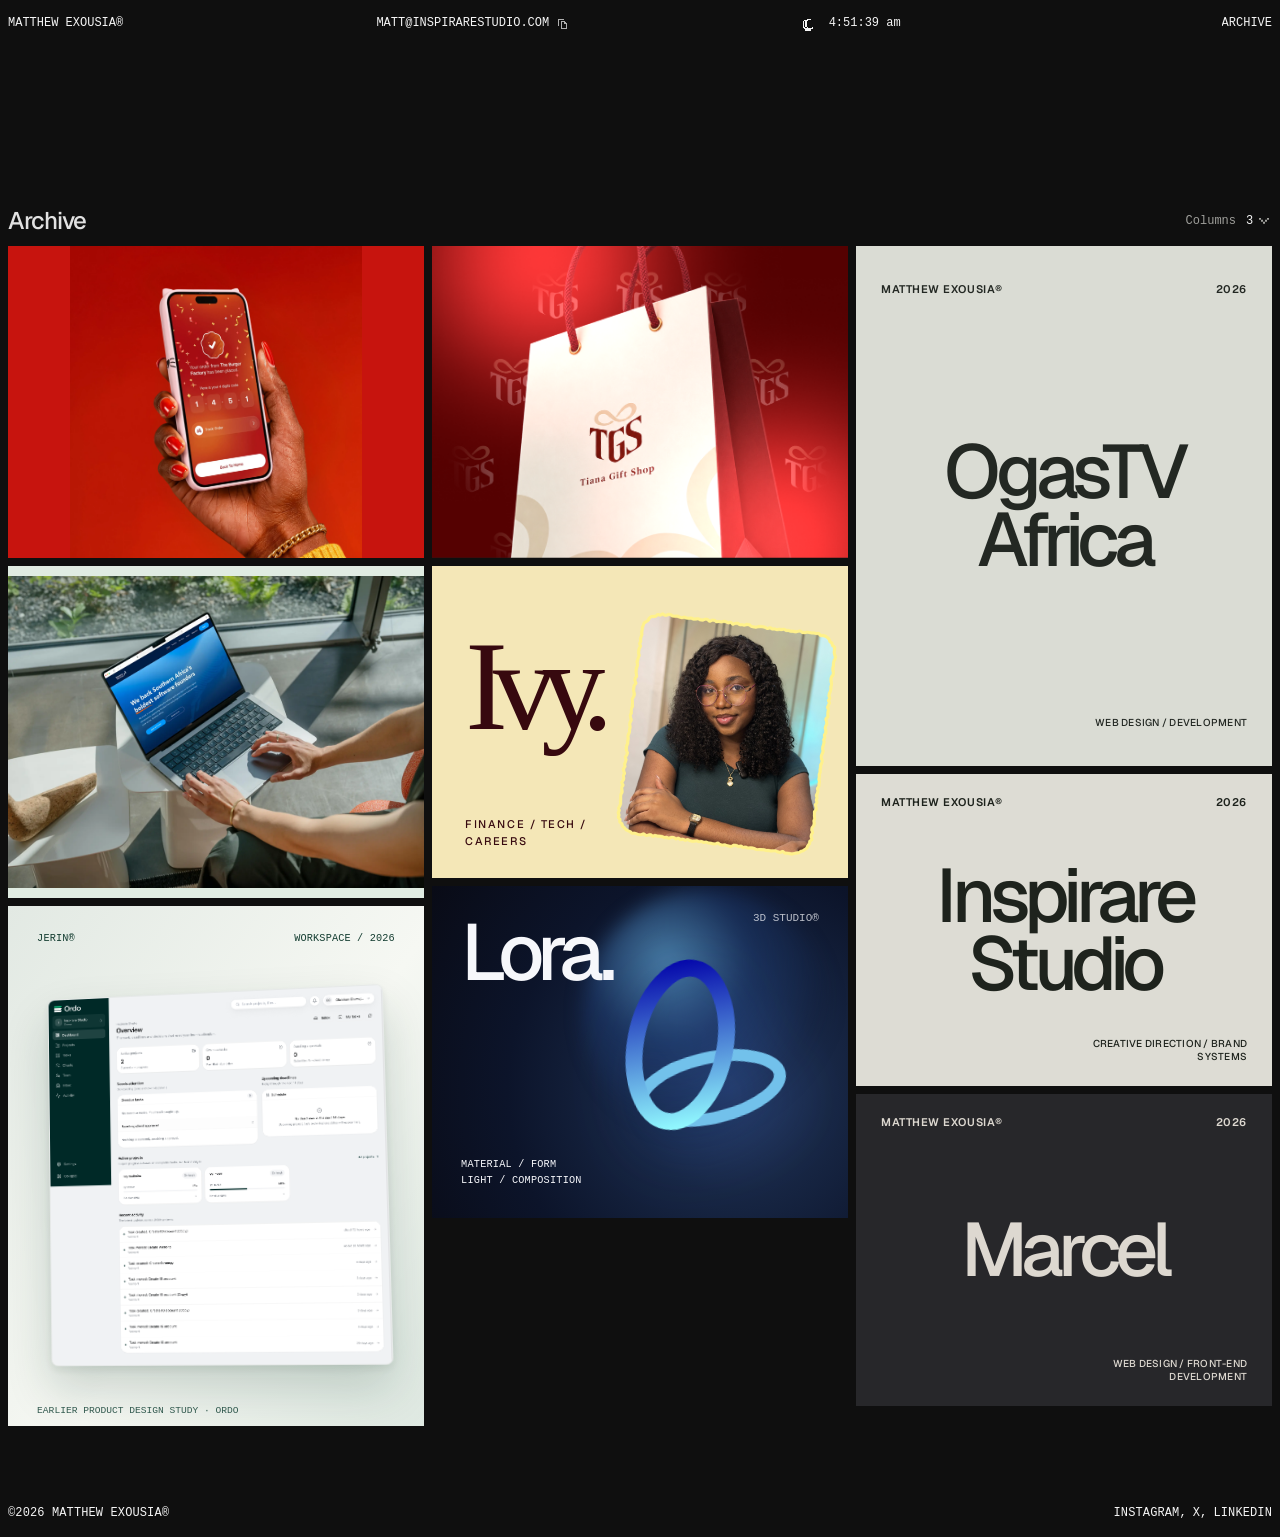
==== commit 8b2dde8c: "Align compact pixel copy glyph with email and animate stacked sheets" ====
--- a/archive/index.html
+++ b/archive/index.html
@@ -12,8 +12,8 @@
 <link rel="canonical" href="https://theexousiamatt.com/archive/">
 <link rel="icon" type="image/svg+xml" href="/assets/favicon.svg">
 <script>try{document.documentElement.dataset.theme=localStorage.getItem('matt-portfolio-theme')==='light'?'light':'dark'}catch(e){}</script>
-<link rel="stylesheet" href="/assets/site.css?v=20261120j">
-<title>Archive — Matthew Exousia®</title><script src="/content/projects.js?v=20261120c" defer></script><script src="/assets/site.js?v=20261120k" blocking="render" defer></script></head>
+<link rel="stylesheet" href="/assets/site.css?v=20261120l">
+<title>Archive — Matthew Exousia®</title><script src="/content/projects.js?v=20261120c" defer></script><script src="/assets/site.js?v=20261120l" blocking="render" defer></script></head>
 <body>
 <a class="skip-link" href="#main-content">Skip to content</a>
 <div class="shell" id="shell"><header class="site-header" aria-label="Site header">
--- a/assets/site.css
+++ b/assets/site.css
@@ -390,3 +390,12 @@
   }
   #app main:not(.fallback-content) > :nth-child(n+2) { animation-delay: 45ms; }
 }
+
+.email-copy-row{display:inline-flex;align-items:center;gap:2px;vertical-align:middle}
+.copy-email{display:inline-grid;place-items:center;flex:none;width:24px;height:24px;padding:0;background:transparent;color:inherit;opacity:.7;transition:opacity 150ms}
+.copy-email svg{display:block;width:12px;height:12px;shape-rendering:crispEdges}
+.copy-email .front-sheet{transition:transform 150ms cubic-bezier(.2,.7,.3,1)}
+@media(hover:hover){.copy-email:hover{opacity:1}.copy-email:hover .front-sheet{transform:translate(1px,1px)}}
+.copy-email:focus-visible,.copy-email:active{opacity:1}
+@media(max-width:620px){.copy-email{width:36px;height:44px}.copy-email svg{width:14px;height:14px}}
+@media(prefers-reduced-motion:reduce){.copy-email,.copy-email .front-sheet{transition:none}.copy-email:hover .front-sheet{transform:none}}
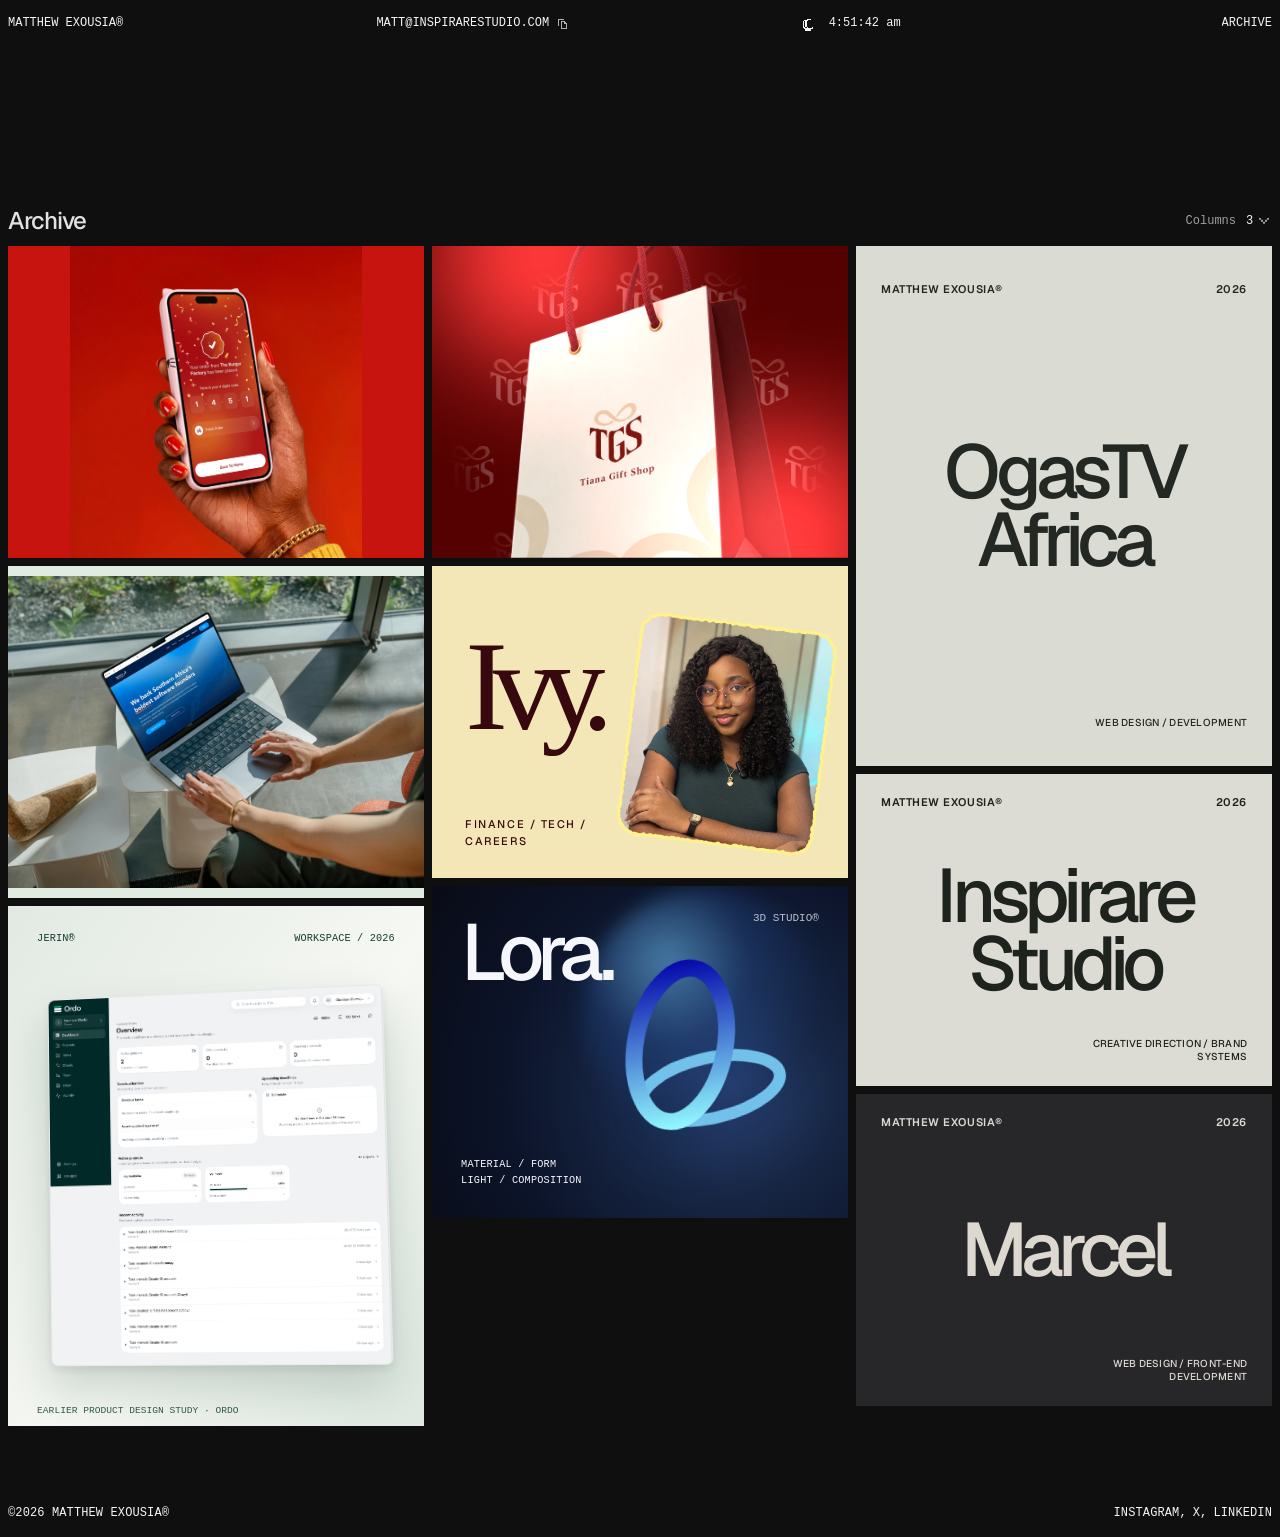
==== commit 27289c4b: "Show compact copy tooltip above the email control" ====
--- a/archive/index.html
+++ b/archive/index.html
@@ -12,8 +12,8 @@
 <link rel="canonical" href="https://theexousiamatt.com/archive/">
 <link rel="icon" type="image/svg+xml" href="/assets/favicon.svg">
 <script>try{document.documentElement.dataset.theme=localStorage.getItem('matt-portfolio-theme')==='light'?'light':'dark'}catch(e){}</script>
-<link rel="stylesheet" href="/assets/site.css?v=20261120l">
-<title>Archive — Matthew Exousia®</title><script src="/content/projects.js?v=20261120c" defer></script><script src="/assets/site.js?v=20261120l" blocking="render" defer></script></head>
+<link rel="stylesheet" href="/assets/site.css?v=20261122tip">
+<title>Archive — Matthew Exousia®</title><script src="/content/projects.js?v=20261120c" defer></script><script src="/assets/site.js?v=20261122tip" blocking="render" defer></script></head>
 <body>
 <a class="skip-link" href="#main-content">Skip to content</a>
 <div class="shell" id="shell"><header class="site-header" aria-label="Site header">
--- a/assets/site.css
+++ b/assets/site.css
@@ -285,8 +285,9 @@
   .hero-intro{max-width:280px}
   .filter{font-size:clamp(16px,4.9vw,20px)}
 
-  .work-grid{grid-template-columns:1fr}
+  .work-grid{grid-template-columns:1fr;row-gap:16px}
   .tile-media{aspect-ratio:4/3}
+  .tile-label{padding:8px 0 0}
 
   .archive-info{flex-wrap:wrap}
   .archive-info span{text-align:left}
@@ -399,3 +400,11 @@
 .copy-email:focus-visible,.copy-email:active{opacity:1}
 @media(max-width:620px){.copy-email{width:36px;height:44px}.copy-email svg{width:14px;height:14px}}
 @media(prefers-reduced-motion:reduce){.copy-email,.copy-email .front-sheet{transition:none}.copy-email:hover .front-sheet{transform:none}}
+
+.copy-email{position:relative;opacity:1}
+.copy-email svg{opacity:.7}
+.copy-email:is(:hover,:focus-visible) svg{opacity:1}
+.copy-email::after{content:attr(data-tip);position:absolute;bottom:100%;left:50%;transform:translateX(-50%);padding:3px 9px;border-radius:99px;background:#222;color:#fff;font:500 11px/14px var(--font);letter-spacing:normal;white-space:nowrap;pointer-events:none;opacity:0;visibility:hidden;transition:opacity 120ms;z-index:2}
+.copy-email:focus-visible::after{opacity:1;visibility:visible}
+@media(hover:hover){.copy-email:hover::after{opacity:1;visibility:visible}}
+header.site-header:has(.copy-email:is(:hover,:focus-visible)) .copy-email::after{bottom:auto;top:var(--copy-tip-top,0px);position:fixed;left:var(--copy-tip-x);z-index:20}
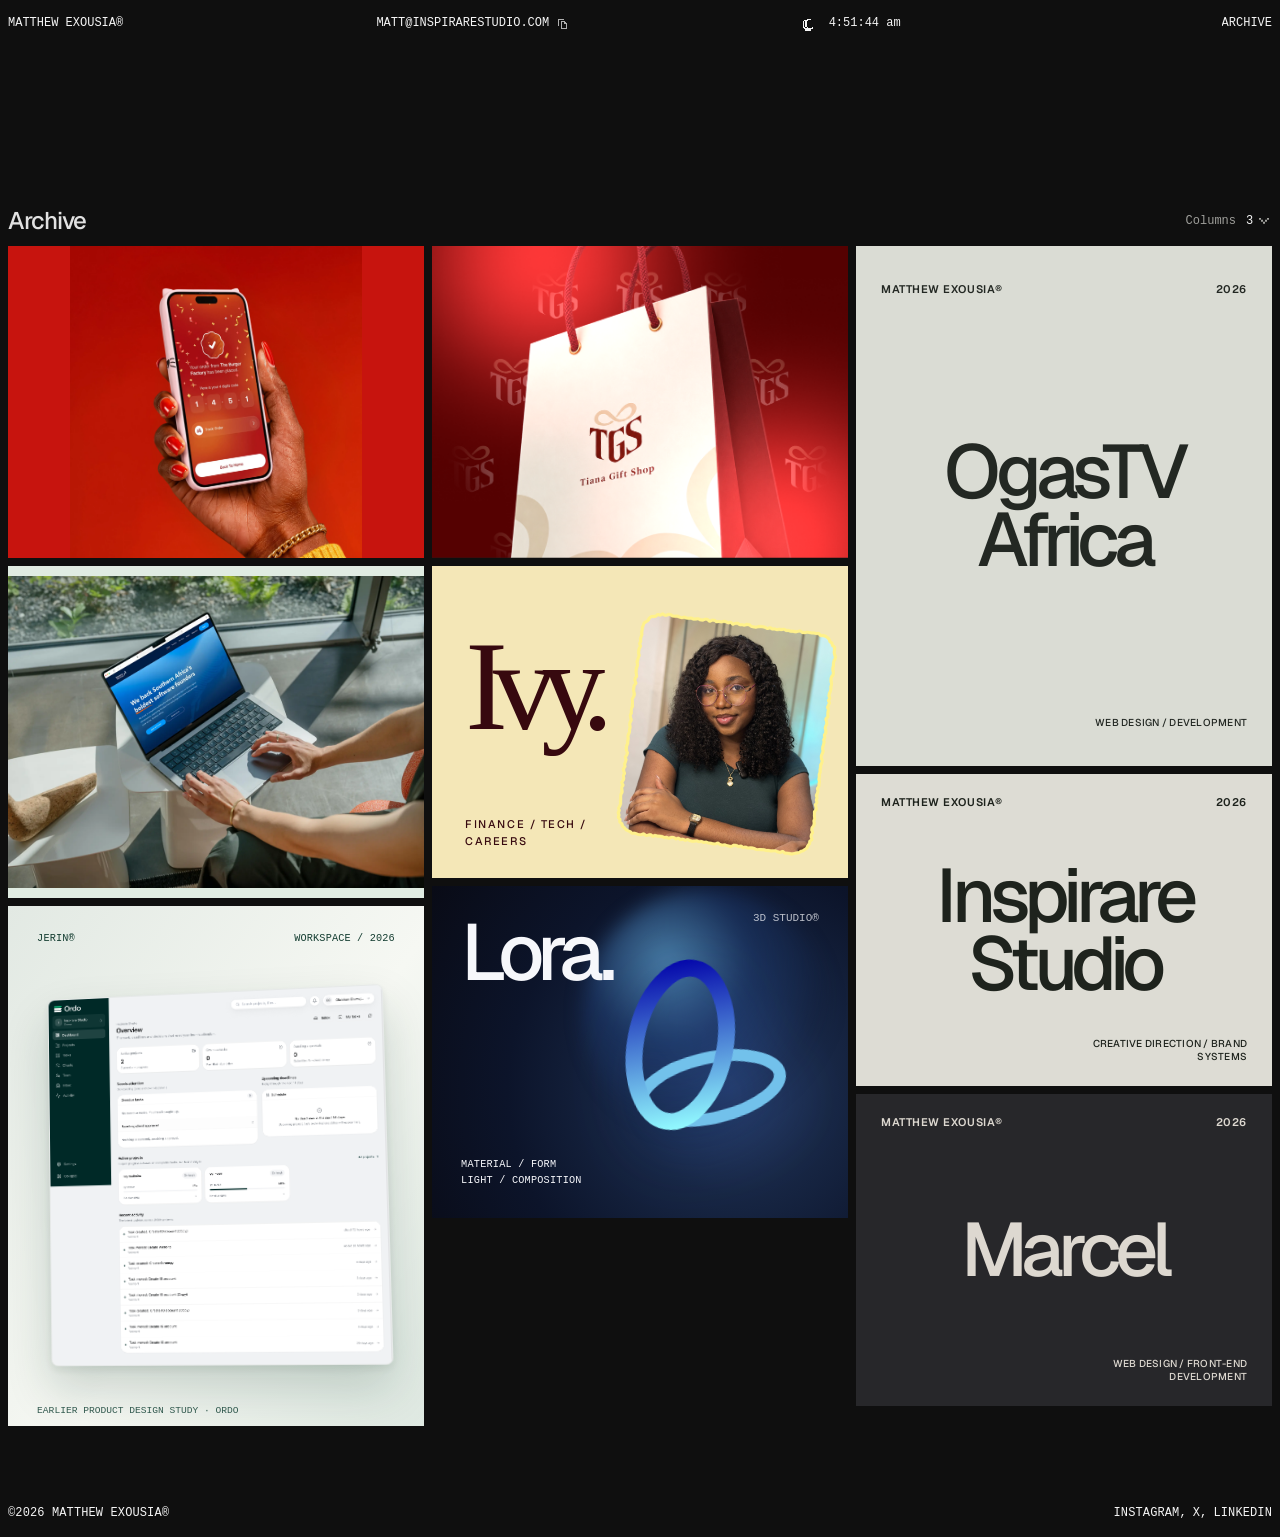
==== commit 9dab59f0: "Show the destination theme on hover and keyboard focus" ====
--- a/archive/index.html
+++ b/archive/index.html
@@ -12,7 +12,7 @@
 <link rel="canonical" href="https://theexousiamatt.com/archive/">
 <link rel="icon" type="image/svg+xml" href="/assets/favicon.svg">
 <script>try{document.documentElement.dataset.theme=localStorage.getItem('matt-portfolio-theme')==='light'?'light':'dark'}catch(e){}</script>
-<link rel="stylesheet" href="/assets/site.css?v=20261122tip">
+<link rel="stylesheet" href="/assets/site.css?v=20261122mode">
 <title>Archive — Matthew Exousia®</title><script src="/content/projects.js?v=20261120c" defer></script><script src="/assets/site.js?v=20261122tip" blocking="render" defer></script></head>
 <body>
 <a class="skip-link" href="#main-content">Skip to content</a>
--- a/assets/site.css
+++ b/assets/site.css
@@ -408,3 +408,8 @@
 .copy-email:focus-visible::after{opacity:1;visibility:visible}
 @media(hover:hover){.copy-email:hover::after{opacity:1;visibility:visible}}
 header.site-header:has(.copy-email:is(:hover,:focus-visible)) .copy-email::after{bottom:auto;top:var(--copy-tip-top,0px);position:fixed;left:var(--copy-tip-x);z-index:20}
+
+#header-theme-toggle{position:relative}
+#header-theme-toggle::after{content:attr(aria-label);position:absolute;bottom:calc(50% + 6px);left:50%;transform:translateX(-50%);padding:3px 9px;border-radius:99px;background:#222;color:#fff;font:500 11px/14px var(--font);letter-spacing:normal;text-transform:none;white-space:nowrap;pointer-events:none;opacity:0;visibility:hidden;transition:opacity 120ms;z-index:20}
+#header-theme-toggle:focus-visible::after{opacity:1;visibility:visible}
+@media(hover:hover){#header-theme-toggle:hover::after{opacity:1;visibility:visible}}
